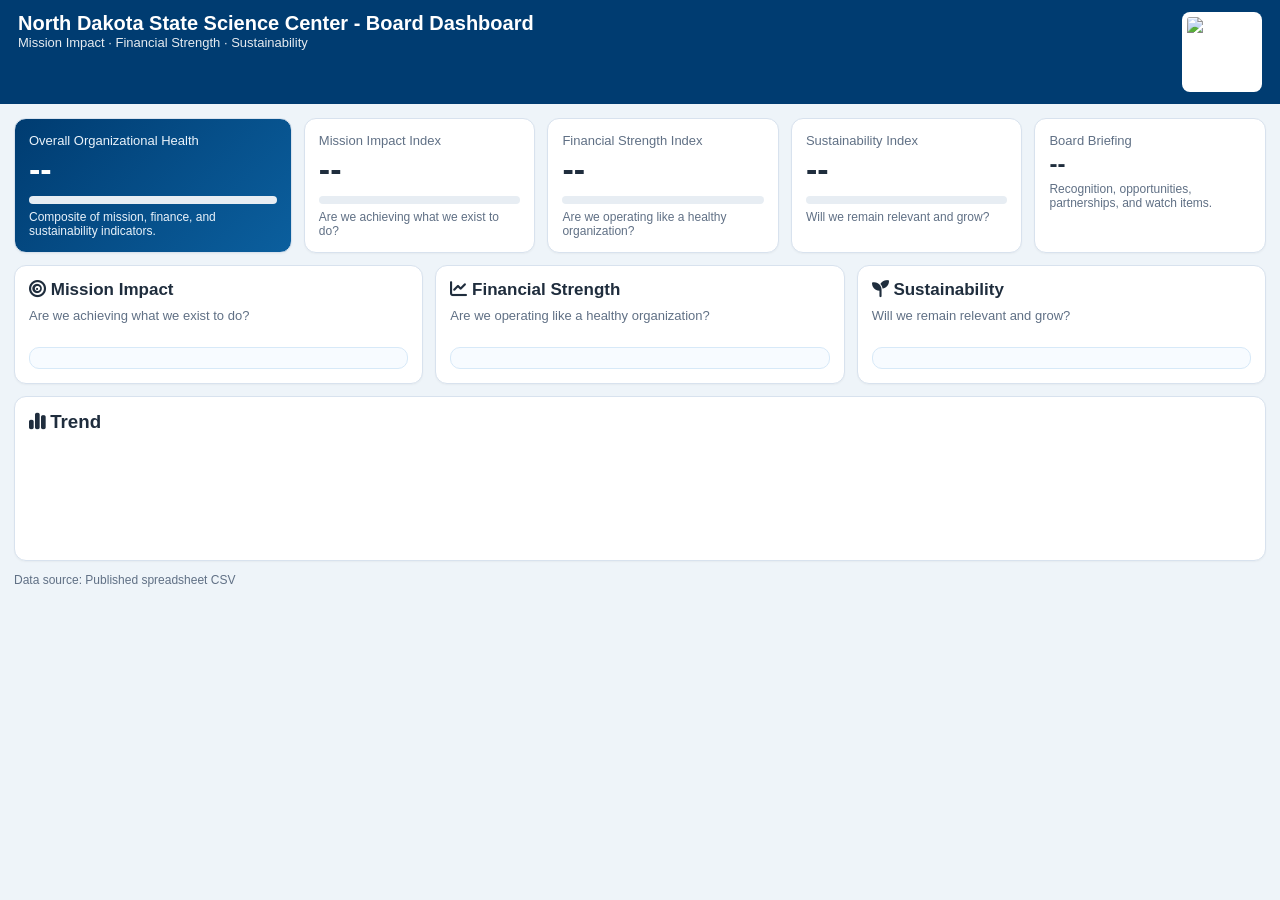
==== connect4.html @ cf16b946 "Create connect4.html" ====
<!doctype html>
<html lang="en">
<head>
    <meta charset="utf-8">
    <title>North Dakota State Science Center - Board Dashboard</title>
    <meta name="viewport" content="width=device-width, initial-scale=1">

    <link rel="stylesheet" href="https://cdnjs.cloudflare.com/ajax/libs/font-awesome/6.5.0/css/all.min.css">
    <script src="https://cdn.jsdelivr.net/npm/chart.js"></script>
    <script src="https://cdn.jsdelivr.net/npm/papaparse@5.4.1/papaparse.min.js"></script>

    <style>
        :root {
            --blue: #003c71;
            --blue2: #0b5f9e;
            --light: #eef4f9;
            --card: #fff;
            --line: #d8e2ee;
            --text: #1f2d3d;
            --muted: #607085;
            --green: #2f7d32;
        }

        * {
            box-sizing: border-box
        }

        body {
            margin: 0;
            font-family: Arial, Helvetica, sans-serif;
            background: var(--light);
            color: var(--text);
        }

        .header {
            background: var(--blue);
            color: #fff;
            padding: 12px 18px;
            display: flex;
            justify-content: space-between;
            gap: 12px;
        }

            .header h1 {
                margin: 0;
                font-size: 20px;
            }

        .subtitle {
            font-size: 13px;
            opacity: .9;
        }

        .page {
            max-width: 1500px;
            margin: 0 auto;
            padding: 14px;
        }

        .card,
        .score-card,
        .section-card,
        .lever-card {
            background: var(--card);
            border: 1px solid var(--line);
            border-radius: 12px;
            padding: 14px;
            box-shadow: 0 1px 2px rgba(0,0,0,.04);
        }

        .story-card {
            border-left: 6px solid var(--blue);
            margin-bottom: 12px;
        }

            .story-card h2 {
                margin: 0 0 6px;
                font-size: 18px;
            }

            .story-card p {
                margin: 0;
                color: var(--muted);
                line-height: 1.4;
            }

        .score-row {
            display: grid;
            grid-template-columns: 1.2fr repeat(4,1fr);
            gap: 12px;
            margin-bottom: 12px;
        }

        .overall {
            background: linear-gradient(135deg,var(--blue),var(--blue2));
            color: #fff;
        }

        .score-label {
            font-size: 13px;
            color: var(--muted);
            margin-bottom: 4px;
        }

        .overall .score-label,
        .overall .score-note {
            color: #eaf3fb;
        }

        .score-value {
            font-size: 34px;
            font-weight: 800;
            line-height: 1;
        }

        .score-note {
            margin-top: 6px;
            font-size: 12px;
            color: var(--muted);
        }

        .meter {
            height: 8px;
            background: #e7edf3;
            border-radius: 999px;
            overflow: hidden;
            margin-top: 10px;
        }

        .meter-fill {
            height: 100%;
            width: 0%;
            background: var(--green);
        }

        .dashboard-grid {
            display: grid;
            grid-template-columns: repeat(3,1fr);
            gap: 12px;
        }

        .section-card h3 {
            margin: 0 0 8px;
            font-size: 17px;
        }

        .section-question {
            margin: 0 0 12px;
            font-size: 13px;
            color: var(--muted);
        }

        .kpi-list {
            display: grid;
            gap: 8px;
        }

        .kpi-row {
            display: grid;
            grid-template-columns: 46px 1fr auto;
            gap: 10px;
            align-items: center;
            border-top: 1px solid #eef2f6;
            padding-top: 8px;
        }

            .kpi-row:first-child {
                border-top: 0;
                padding-top: 0;
            }

        .kpi-icon {
            width: 38px;
            height: 38px;
            display: flex;
            align-items: center;
            justify-content: center;
            border-radius: 10px;
            background: #eef4f9;
            color: var(--blue);
            font-size: 17px;
        }

        .kpi-title {
            font-weight: 700;
            font-size: 14px;
        }

        .kpi-sub {
            color: var(--muted);
            font-size: 12px;
            margin-top: 2px;
        }

        .kpi-value {
            font-size: 20px;
            font-weight: 800;
            text-align: right;
            white-space: nowrap;
        }

        .callout {
            margin-top: 12px;
            background: #f7fbff;
            border: 1px solid #d7e9f8;
            border-radius: 10px;
            padding: 10px;
            font-size: 13px;
            line-height: 1.35;
        }

        .trend-card {
            margin-top: 12px;
        }

        .footer-note {
            margin-top: 12px;
            font-size: 12px;
            color: var(--muted);
        }

        .kpi-row-expanded {
            grid-template-columns: 46px 1fr auto;
            align-items: start;
        }

        .kpi-body {
            min-width: 0;
        }

        .kpi-compare {
            display: grid;
            grid-template-columns: repeat(3,1fr);
            gap: 6px;
            margin-top: 8px;
        }

            .kpi-compare > div {
                background: #f7fbff;
                border: 1px solid #d7e9f8;
                border-radius: 8px;
                padding: 6px 8px;
            }

        .compare-label {
            font-size: 11px;
            color: var(--muted);
            margin-bottom: 2px;
        }

        .compare-value {
            font-size: 13px;
            font-weight: 800;
        }

        .score-card {
            cursor: pointer;
        }

            .score-card:hover {
                border-color: #9fc7e8;
                box-shadow: 0 2px 6px rgba(0,60,113,.14);
            }

        .detail-card {
            margin-bottom: 12px;
        }

        .detail-head {
            display: flex;
            justify-content: space-between;
            align-items: flex-start;
            gap: 12px;
            margin-bottom: 10px;
        }

            .detail-head h3 {
                margin: 0 0 4px;
                font-size: 17px;
            }

        .detail-sub {
            font-size: 13px;
            color: var(--muted);
        }

        .detail-close {
            border: 1px solid var(--line);
            background: #fff;
            border-radius: 8px;
            font-size: 20px;
            line-height: 1;
            padding: 4px 10px;
            cursor: pointer;
        }

        .detail-chart-grid {
            display: grid;
            grid-template-columns: repeat(3,1fr);
            gap: 12px;
        }

        .detail-mini-chart {
            border: 1px solid var(--line);
            border-radius: 10px;
            padding: 10px;
            background: #f8fbfe;
        }

        .detail-mini-chart-title {
            font-weight: 800;
            font-size: 13px;
            margin-bottom: 6px;
        }


        .score-card.active-index {
            border-color: var(--blue);
            box-shadow: 0 0 0 3px rgba(0,60,113,.16);
        }

            .score-card.active-index .score-label {
                color: var(--blue);
            }

        .briefing-card {
            margin-bottom: 12px;
        }

        .briefing-head {
            display: flex;
            justify-content: space-between;
            align-items: flex-start;
            gap: 12px;
            margin-bottom: 10px;
        }

            .briefing-head h3 {
                margin: 0 0 4px;
                font-size: 17px;
            }

        .briefing-sub {
            font-size: 13px;
            color: var(--muted);
        }

        .briefing-grid {
            display: grid;
            grid-template-columns: repeat(3,1fr);
            gap: 10px;
        }

        .briefing-item {
            border: 1px solid var(--line);
            background: #f8fbfe;
            border-radius: 10px;
            padding: 10px;
        }

        .briefing-meta {
            display: flex;
            justify-content: space-between;
            gap: 8px;
            font-size: 11px;
            color: var(--muted);
            margin-bottom: 6px;
        }

        .briefing-category {
            font-weight: 800;
            color: var(--blue);
        }

        .briefing-title {
            font-weight: 800;
            font-size: 14px;
            margin-bottom: 4px;
        }

        .briefing-details {
            font-size: 13px;
            color: var(--muted);
            line-height: 1.35;
        }

        .briefing-archive-toggle {
            margin-top: 10px;
        }

            .briefing-archive-toggle button {
                border: 1px solid var(--line);
                background: #fff;
                border-radius: 8px;
                padding: 6px 10px;
                cursor: pointer;
            }

        .briefing-archive {
            margin-top: 10px;
            border-top: 1px solid var(--line);
            padding-top: 10px;
        }

        .archive-row {
            display: grid;
            grid-template-columns: 90px 130px 1fr;
            gap: 10px;
            border-top: 1px solid #eef2f6;
            padding: 8px 0;
            font-size: 13px;
        }

            .archive-row:first-child {
                border-top: 0;
            }

        .dashboard-qr {
            display: flex;
            align-items: center;
            gap: 10px;
            font-size: 12px;
            color: #fff;
            font-weight: 700;
        }

            .dashboard-qr img {
                width: 80px;
                height: 80px;
                border: 1px solid rgba(255,255,255,.45);
                border-radius: 8px;
                padding: 4px;
                background: #fff;
            }

        @media(max-width:900px) {
            .briefing-grid {
                grid-template-columns: 1fr;
            }

            .archive-row {
                grid-template-columns: 1fr;
            }
        }

        @media(max-width:900px) {
            .detail-chart-grid {
                grid-template-columns: 1fr;
            }
        }

        @media(max-width:650px) {
            .kpi-row-expanded {
                grid-template-columns: 38px 1fr;
            }

                .kpi-row-expanded .kpi-value {
                    grid-column: 2;
                    text-align: left;
                }

            .kpi-compare {
                grid-template-columns: 1fr;
            }
        }

        @media(max-width:1100px) {
            .score-row {
                grid-template-columns: repeat(2,1fr)
            }

            .dashboard-grid {
                grid-template-columns: 1fr
            }
        }

        @media(max-width:650px) {
            .score-row {
                grid-template-columns: 1fr
            }

            .header {
                flex-direction: column
            }
        }

        @media (max-width: 768px) {

            .brief-panel.active {
                position: fixed;
                top: 10px;
                left: 10px;
                right: 10px;
                bottom: 10px;
                z-index: 9999;
                overflow-y: auto;
                background: #fff;
                border-radius: 12px;
                box-shadow: 0 10px 30px rgba(0,0,0,.25);
            }
        }
    </style>
</head>

<body>

    <div class="header">
        <div>
            <h1>North Dakota State Science Center - Board Dashboard</h1>
            <div class="subtitle">Mission Impact · Financial Strength · Sustainability</div>
        </div>
        <div class="subtitle" style="display:none;" id="lastUpdated">Loading...</div>
        
        
        <div class="dashboard-qr">
            <img src="https://api.qrserver.com/v1/create-qr-code/?size=110x110&data=https://fpsconnect.fargo.k12.nd.us/gateway-board-dashboard/gateway_board_dashboardv4.html"
                    alt="QR code">
                
        </div>
        
        
        
    </div>

    <div class="page">

        <div style="display:none;" class="card story-card">
            <h2>Board-Level Story</h2>
            <p id="boardStory">Loading dashboard story...</p>
        </div>

        <div class="score-row">
            <div class="score-card overall" id="scoreCardSystem" onclick="showIndexDetail('system')">
                <div class="score-label">Overall Organizational Health</div>
                <div class="score-value" id="overallScore">--</div>
                <div class="meter"><div class="meter-fill" id="overallMeter"></div></div>
                <div class="score-note">Composite of mission, finance, and sustainability indicators.</div>
            </div>


            <div class="score-card" id="scoreCardMission" onclick="showIndexDetail('mission')">
                <div class="score-label">Mission Impact Index</div>
                <div class="score-value" id="missionIndex">--</div>
                <div class="meter"><div class="meter-fill" id="missionMeter"></div></div>
                <div class="score-note">Are we achieving what we exist to do?</div>
            </div>

            <div class="score-card" id="scoreCardFinancial" onclick="showIndexDetail('financial')">
                <div class="score-label">Financial Strength Index</div>
                <div class="score-value" id="financialIndex">--</div>
                <div class="meter"><div class="meter-fill" id="financialMeter"></div></div>
                <div class="score-note">Are we operating like a healthy organization?</div>
            </div>

            <div class="score-card" id="scoreCardSustainability" onclick="showIndexDetail('sustainability')">
                <div class="score-label">Sustainability Index</div>
                <div class="score-value" id="sustainabilityIndex">--</div>
                <div class="meter"><div class="meter-fill" id="sustainabilityMeter"></div></div>
                <div class="score-note">Will we remain relevant and grow?</div>
            </div>

            <div class="score-card" id="scoreCardBriefing" onclick="toggleBoardBriefing()">
                <div class="score-label">Board Briefing</div>
                <div class="score-value" style="font-size:24px;" id="briefingCount">--</div>
                <div class="score-note">Recognition, opportunities, partnerships, and watch items.</div>
            </div>
        </div>
        <div class="card detail-card" id="indexDetailCard" style="display:none;">
            <div class="detail-head">
                <div>
                    <h3 id="detailTitle">Detail</h3>
                    <div class="detail-sub" id="detailSub">Trend lines for supporting metrics.</div>
                </div>

                <button type="button" class="detail-close" onclick="hideIndexDetail()">×</button>
            </div>

            <div class="detail-chart-grid" id="detailChartGrid"></div>
        </div>
        <div class="card briefing-card" id="boardBriefingCard" style="display:none;">
            <div class="briefing-head">
                <div>
                    <h3><i class="fa-solid fa-clipboard-list"></i> Board Briefing</h3>
                    <div class="briefing-sub">Recent qualitative updates and strategic signals.</div>
                </div>

                <button type="button" class="detail-close" onclick="hideBoardBriefing()">×</button>
            </div>

            <div class="briefing-grid" id="briefingGrid"></div>

            <div class="briefing-archive-toggle">
                <button type="button" onclick="toggleBriefingArchive()">View Archive</button>
            </div>

            <div class="briefing-archive" id="briefingArchive" style="display:none;"></div>
        </div>

        <div class="dashboard-grid">
            <div class="section-card">
                <h3><i class="fa-solid fa-bullseye"></i> Mission Impact</h3>
                <p class="section-question">Are we achieving what we exist to do?</p>
                <div class="kpi-list" id="missionKpis"></div>
                <div class="callout" id="missionCallout"></div>
            </div>

            <div class="section-card">
                <h3><i class="fa-solid fa-chart-line"></i> Financial Strength</h3>
                <p class="section-question">Are we operating like a healthy organization?</p>
                <div class="kpi-list" id="financialKpis"></div>
                <div class="callout" id="financialCallout"></div>
            </div>

            <div class="section-card">
                <h3><i class="fa-solid fa-seedling"></i> Sustainability</h3>
                <p class="section-question">Will we remain relevant and grow?</p>
                <div class="kpi-list" id="sustainabilityKpis"></div>
                <div class="callout" id="sustainabilityCallout"></div>
            </div>
        </div>

        <div class="card trend-card">
            <h3 style="margin-top:0;"><i class="fa-solid fa-chart-simple"></i> Trend</h3>
            <canvas id="trendChart" height="90"></canvas>
        </div>

        <div class="footer-note">
            Data source: Published spreadsheet CSV
        </div>

    </div>

    <script>
       

        const DATA_CSV_URL = 'https://docs.google.com/spreadsheets/d/e/2PACX-1vTZ09ifnXQdtwhv4f08yq-h4HBQmVKU4LAMw1EHUvcFcDQneuqNhanhDEPRuBxHjMyMdaRI6sMO0c_-/pub?gid=699231373&single=true&output=csv';

        const NARRATIVE_CSV_URL = 'https://docs.google.com/spreadsheets/d/e/2PACX-1vTZ09ifnXQdtwhv4f08yq-h4HBQmVKU4LAMw1EHUvcFcDQneuqNhanhDEPRuBxHjMyMdaRI6sMO0c_-/pub?gid=552903790&single=true&output=csv';

        const BOARD_BRIEFING_CSV_URL = 'https://docs.google.com/spreadsheets/d/e/2PACX-1vTZ09ifnXQdtwhv4f08yq-h4HBQmVKU4LAMw1EHUvcFcDQneuqNhanhDEPRuBxHjMyMdaRI6sMO0c_-/pub?gid=1752322111&single=true&output=csv';

        let dashboardRows = [];
        let dashboardGrouped = {};
        let detailCharts = [];

        let briefingRows = [];

            function csvFetch(url){
      return new Promise((resolve, reject) => {
                Papa.parse(url, {
                    download: true,
                    header: true,
                    skipEmptyLines: true,
                    complete: results => resolve(results.data),
                    error: err => reject(err)
                });
      });
}

            function escapeHtml(value){
      return String(value ?? '')
            .replaceAll('&','&amp;')
            .replaceAll('<','&lt;')
        .replaceAll('>','&gt;')
            .replaceAll('"','&quot;')
            .replaceAll("'",'&#039;');
}

            function setText(id, value){
                document.getElementById(id).textContent = value ?? '';
}

            function setMeter(id, value){
      const safe = Math.max(0, Math.min(100, Number(value || 0)));
            document.getElementById(id).style.width = safe + '%';
}

            function num(value){
      return Number(String(value ?? '').replace('%','').replaceAll(',',''));
}

        function displayValue(row) {

            if (!row) return '--';

            const value = row.value;

            if (value === null || value === undefined || value === '') {
                return '--';
            }

            switch (String(row.unit || '').toLowerCase()) {

                case 'percent':
                    return value + '%';

                case 'score':
                    return value + '/100';

                case 'number':
                    return Number(value).toLocaleString();

                case 'currency':
                    return '$' + Number(value).toLocaleString();

                default:
                    return value;
            }
        }

        function displayGoal(row) {

            if (!row) return '--';

            const goal = row.goal;

            if (goal === null || goal === undefined || goal === '') {
                return '--';
            }

            switch (String(row.unit || '').toLowerCase()) {

                case 'percent':
                    return goal + '%';

                case 'score':
                    return goal + '/100';

                case 'number':
                    return Number(goal).toLocaleString();

                case 'currency':
                    return '$' + Number(goal).toLocaleString();

                default:
                    return goal;
            }
        }

            function getNarrative(rows, key){
      const row = rows.find(r => String(r.key || '').trim() === key);
            return row ? row.value : '';
}

            function latestByMetric(rows){
      const grouped = { };

      rows.forEach(r => {
        const key = String(r.metric_key || '').trim();
            if (!key) return;

            if (!grouped[key]) grouped[key] = [];
            grouped[key].push(r);
      });

      Object.keys(grouped).forEach(key => {
                grouped[key].sort((a, b) =>
                    String(a.snapshot_date).localeCompare(String(b.snapshot_date))
                );
      });

            return grouped;
}

            function getCurrentMetric(grouped, key){
      const list = grouped[key] || [];
            return list[list.length - 1] || { };
}

            function getPreviousMetric(grouped, key){
      const list = grouped[key] || [];
            return list[list.length - 2] || { };
}

        function calcChange(current, previous, unit) {
            const c = num(current);
            const p = num(previous);

            if (isNaN(c) || isNaN(p)) return '--';

            const diff = c - p;
            const sign = diff > 0 ? '+' : '';

            if (unit === 'percent') return `${sign}${diff.toFixed(0)} pts`;

            return `${sign}${diff.toLocaleString()}`;
        }

            function calcGap(current, goal, format){
      const c = num(current);
            const g = num(goal);

            if (isNaN(c) || isNaN(g)) return '--';

            const diff = c - g;
      const sign = diff > 0 ? '+' : '';

            if (format === 'percent') return `${sign}${diff.toFixed(1)} pts`;
            if (format === 'score') return `${sign}${diff.toFixed(1)}`;

            return `${sign}${diff.toLocaleString()}`;
}

            function renderTopScores(grouped){
      const overall = getCurrentMetric(grouped, 'overall_health_score');
            const mission = getCurrentMetric(grouped, 'mission_index');
            const financial = getCurrentMetric(grouped, 'financial_index');
            const sustainability = getCurrentMetric(grouped, 'sustainability_index');

                setText('overallScore', displayValue(overall));
                setText('missionIndex', displayValue(mission));
                setText('financialIndex', displayValue(financial));
                setText('sustainabilityIndex', displayValue(sustainability));

            setMeter('overallMeter', overall.value);
            setMeter('missionMeter', mission.value);
            setMeter('financialMeter', financial.value);
            setMeter('sustainabilityMeter', sustainability.value);

           
}

        function getKpiRows(rows, section) {
            const latestRowsByMetric = {};

            rows.forEach(r => {
                const key = String(r.metric_key || '').trim();
                if (!key) return;

                if (String(r.section || '').toLowerCase() !== section) return;
                if (String(r.show_on_dashboard || '').toUpperCase() !== 'Y') return;
                if (String(r.metric_key || '').includes('_index')) return;
                if (r.metric_key === 'overall_health_score') return;

                const existing = latestRowsByMetric[key];

                if (
                    !existing ||
                    String(r.snapshot_date).localeCompare(String(existing.snapshot_date)) > 0
                ) {
                    latestRowsByMetric[key] = r;
                }
            });

            return Object.values(latestRowsByMetric)
                .sort((a, b) => Number(a.sort_order || 99) - Number(b.sort_order || 99));
        }

            function renderKpis(containerId, rows, grouped){
                document.getElementById(containerId).innerHTML = rows.map(k => {
                    const key = k.metric_key;
                    const current = getCurrentMetric(grouped, key);
                    const previous = getPreviousMetric(grouped, key);

                    const currentDisplay = displayValue(current);
                    const previousDisplay = displayValue(previous);
                    const goalDisplay = displayGoal(current);

                    return `
          <div class="kpi-row kpi-row-expanded">
            <div class="kpi-icon">
              <i class="fa-solid ${escapeHtml(k.icon || 'fa-circle-info')}"></i>
            </div>

            <div class="kpi-body">
              <div class="kpi-title">${escapeHtml(k.metric_label || '')}</div>
              <div class="kpi-sub">${escapeHtml(k.sub || '')}</div>

              <div class="kpi-compare">
                <div>
                  <div class="compare-label">Previous</div>
                  <div class="compare-value">${escapeHtml(previousDisplay)}</div>
                </div>
                <div>
                  <div class="compare-label">Goal</div>
                  <div class="compare-value">${escapeHtml(goalDisplay)}</div>
                </div>
                <div>
                    <div class="compare-label">Change</div>
                    <div class="compare-value">
                    ${escapeHtml(calcChange(current.value, previous.value, current.unit))}
                    </div>
                </div>
              </div>
            </div>

            <div class="kpi-value">${escapeHtml(currentDisplay)}</div>
          </div>
        `;
                }).join('');
}

            function renderSections(rows, grouped){
                renderKpis('missionKpis', getKpiRows(rows, 'mission'), grouped);
            renderKpis('financialKpis', getKpiRows(rows, 'financial'), grouped);
            renderKpis('sustainabilityKpis', getKpiRows(rows, 'sustainability'), grouped);
}

            function renderNarrative(rows){
                setText('boardStory', getNarrative(rows, 'board_story'));
            setText('missionCallout', getNarrative(rows, 'mission_callout'));
            setText('financialCallout', getNarrative(rows, 'financial_callout'));
            setText('sustainabilityCallout', getNarrative(rows, 'sustainability_callout'));
}

            function renderTrend(rows){
              const scoreKeys = [
                    'overall_health_score',
                    'mission_index',
                    'financial_index',
                    'sustainability_index'
                    ];

                    const dates = [...new Set(
                    rows
                  .filter(r => scoreKeys.includes(r.metric_key))
                  .map(r => r.snapshot_date)
                    .filter(Boolean)
                    )].sort();

                    function series(key){
                return dates.map(d => {
                  const row = rows.find(r => r.snapshot_date === d && r.metric_key === key);
                    return row ? num(row.value) : null;
                });
              }

                    new Chart(document.getElementById('trendChart'), {
                        type:'line',
                    data:{
                        labels:dates,
                    datasets:[
                    {label:'Overall', data:series('overall_health_score'), tension:.25 },
                    {label:'Mission', data:series('mission_index'), tension:.25 },
                    {label:'Financial', data:series('financial_index'), tension:.25 },
                    {label:'Sustainability', data:series('sustainability_index'), tension:.25 }
                    ]
                },
                    options:{
                        responsive:true,
                    plugins:{legend:{position:'bottom' } },
                    scales:{y:{min:0, max:100 } }
                }
              });
            }
        function destroyDetailCharts() {
            detailCharts.forEach(chart => chart.destroy());
            detailCharts = [];
        }

        function getDetailConfig(section) {
            const configs = {
                system: {
                    title: 'Overall Organizational Health Detail',
                    sub: 'Trend lines for the major index scores.',
                    keys: ['overall_health_score', 'mission_index', 'financial_index', 'sustainability_index']
                },
                mission: {
                    title: 'Mission Impact Detail',
                    sub: 'Trend lines for supporting mission metrics.',
                    keys: ['students_impacted', 'population_reached', 'schools_reached']
                },
                financial: {
                    title: 'Financial Strength Detail',
                    sub: 'Trend lines for supporting financial metrics.',
                    keys: ['earned_revenue_ratio', 'program_spending', 'revenue_diversity']
                },
                sustainability: {
                    title: 'Sustainability Detail',
                    sub: 'Trend lines for supporting sustainability metrics.',
                    keys: ['non_local_participation', 'outreach_participation', 'strategic_partnerships']
                }
            };

            return configs[section] || configs.mission;
        }

        function getMetricRows(key) {
            return dashboardRows
                .filter(r => String(r.metric_key || '').trim() === key)
                .sort((a, b) => String(a.snapshot_date).localeCompare(String(b.snapshot_date)));
        }

        function setActiveIndexCard(section) {
            document.querySelectorAll('.score-card').forEach(card => {
                card.classList.remove('active-index');
            });

            const map = {
                system: 'scoreCardSystem',
                mission: 'scoreCardMission',
                financial: 'scoreCardFinancial',
                sustainability: 'scoreCardSustainability'
            };

            const id = map[section];

            if (id && document.getElementById(id)) {
                document.getElementById(id).classList.add('active-index');
            }
        }

        function showIndexDetail(section) {
            const config = getDetailConfig(section);
            hideBoardBriefing();
            setActiveIndexCard(section);
            const card = document.getElementById('indexDetailCard');
            const grid = document.getElementById('detailChartGrid');

            destroyDetailCharts();

            document.getElementById('detailTitle').textContent = config.title;
            document.getElementById('detailSub').textContent = config.sub;

            grid.innerHTML = config.keys.map((key, i) => {
                const rows = getMetricRows(key);
                const latest = rows[rows.length - 1] || {};
                const title = latest.metric_label || key;

                return `
            <div class="detail-mini-chart">
                <div class="detail-mini-chart-title">${escapeHtml(title)}</div>
                <canvas id="detailChart_${i}" height="120"></canvas>
            </div>
        `;
            }).join('');

            card.style.display = 'block';

            config.keys.forEach((key, i) => {
                const rows = getMetricRows(key);
                const latest = rows[rows.length - 1] || {};
                const unit = latest.unit || '';

                const chart = new Chart(document.getElementById(`detailChart_${i}`), {
                    type: 'line',
                    data: {
                        labels: rows.map(r => r.snapshot_date),
                        datasets: [{
                            label: latest.metric_label || key,
                            data: rows.map(r => num(r.value)),
                            tension: .25
                        }]
                    },
                    options: {
                        responsive: true,
                        plugins: {
                            legend: { display: false }
                        },
                        scales: {
                            y: {
                                beginAtZero: false,
                                ticks: {
                                    callback: function (value) {
                                        if (unit === 'percent') return value + '%';
                                        return value.toLocaleString();
                                    }
                                }
                            }
                        }
                    }
                });

                detailCharts.push(chart);
            });

            
        }

        function hideIndexDetail() {
            destroyDetailCharts();
            document.getElementById('indexDetailCard').style.display = 'none';

            document.querySelectorAll('.score-card').forEach(card => {
                card.classList.remove('active-index');
            });
        }

        function briefingIcon(category) {
            const c = String(category || '').toLowerCase();

            if (c.includes('recognition')) return '⭐';
            if (c.includes('opportunity')) return '🤝';
            if (c.includes('partnership')) return '🏫';
            if (c.includes('risk')) return '⚠️';
            if (c.includes('watch')) return '👀';

            return '•';
        }

        function getVisibleBriefings() {
            return briefingRows
                .filter(r => String(r.show_on_dashboard || '').toUpperCase() === 'Y')
                .sort((a, b) => String(b.event_date).localeCompare(String(a.event_date)));
        }

        function renderBriefingSummary() {
            const rows = getVisibleBriefings();
            setText('briefingCount', rows.length + ' Items');
        }

        function renderBoardBriefing() {
            const rows = getVisibleBriefings().slice(0, 3);

            document.getElementById('briefingGrid').innerHTML = rows.map(r => `
        <div class="briefing-item">
            <div class="briefing-meta">
                <span class="briefing-category">${briefingIcon(r.category)} ${escapeHtml(r.category || '')}</span>
                <span>${escapeHtml(r.event_date || '')}</span>
            </div>
            <div class="briefing-title">${escapeHtml(r.title || '')}</div>
            <div class="briefing-details">${escapeHtml(r.details || '')}</div>
        </div>
    `).join('');
        }

        function renderBriefingArchive() {
            const rows = briefingRows
                .filter(r => r.event_date)
                .sort((a, b) => String(b.event_date).localeCompare(String(a.event_date)));

            document.getElementById('briefingArchive').innerHTML = rows.map(r => `
        <div class="archive-row">
            <div>${escapeHtml(r.event_date || '')}</div>
            <div>${briefingIcon(r.category)} ${escapeHtml(r.category || '')}</div>
            <div>
                <strong>${escapeHtml(r.title || '')}</strong><br>
                <span style="color:var(--muted);">${escapeHtml(r.details || '')}</span>
            </div>
        </div>
    `).join('');
        }

        function toggleBoardBriefing() {
            const card = document.getElementById('boardBriefingCard');
            hideIndexDetail();
            hideBoardBriefing();

            document.querySelectorAll('.score-card').forEach(c => c.classList.remove('active-index'));
            document.getElementById('scoreCardBriefing').classList.add('active-index');

            if (card.style.display === 'none') {
                renderBoardBriefing();
                renderBriefingArchive();
                card.style.display = 'block';
            } else {
                hideBoardBriefing();
            }
        }

        function hideBoardBriefing() {
            document.getElementById('boardBriefingCard').style.display = 'none';
            document.getElementById('briefingArchive').style.display = 'none';
            document.querySelectorAll('.score-card').forEach(c => c.classList.remove('active-index'));
        }

        function toggleBriefingArchive() {
            const archive = document.getElementById('briefingArchive');
            archive.style.display = archive.style.display === 'none' ? 'block' : 'none';
        }


        Promise.all([
            csvFetch(DATA_CSV_URL),
            csvFetch(NARRATIVE_CSV_URL),
            csvFetch(BOARD_BRIEFING_CSV_URL)
        ])
            .then(([dataRows, narrativeRows, boardBriefingRows]) => {
                const grouped = latestByMetric(dataRows);

                dashboardRows = dataRows;
                dashboardGrouped = grouped;
                briefingRows = boardBriefingRows;

                setText('lastUpdated', 'Updated: ' + new Date().toLocaleDateString());

                renderTopScores(grouped);
                renderSections(dataRows, grouped);
                renderNarrative(narrativeRows);
                renderTrend(dataRows);
                renderBriefingSummary();

            })
            .catch(err => {
                console.error(err);
                setText('lastUpdated', 'Data failed to load');
            });
    </script>

</body>
</html>
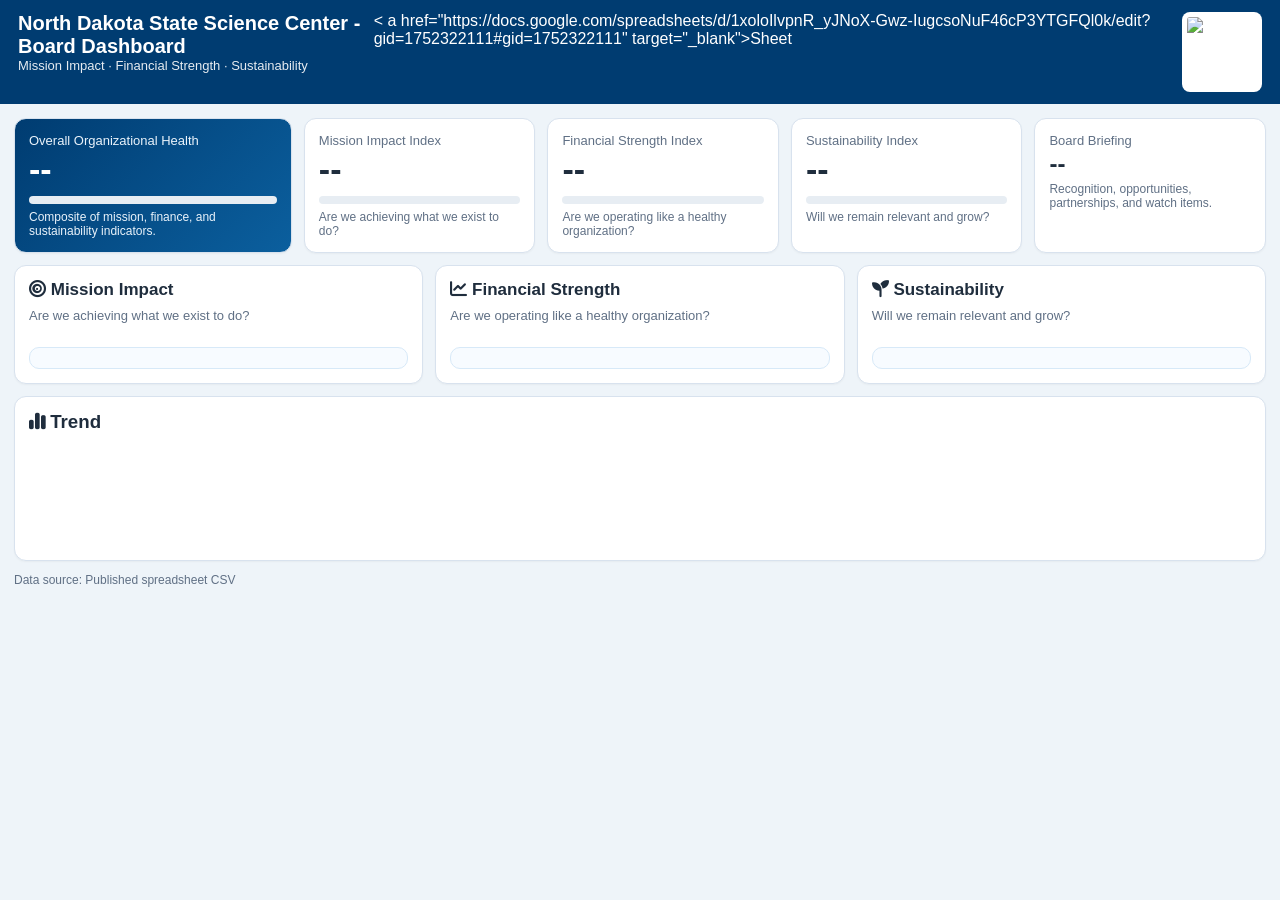
==== commit 2f5b0566: "Update connect4.html" ====
--- a/connect4.html
+++ b/connect4.html
@@ -510,10 +510,11 @@
             <div class="subtitle">Mission Impact · Financial Strength · Sustainability</div>
         </div>
         <div class="subtitle" style="display:none;" id="lastUpdated">Loading...</div>
-        
+
+        <div>< a href="https://docs.google.com/spreadsheets/d/1xoloIlvpnR_yJNoX-Gwz-IugcsoNuF46cP3YTGFQl0k/edit?gid=1752322111#gid=1752322111" target="_blank">Sheet</a></div>
         
         <div class="dashboard-qr">
-            <img src="https://api.qrserver.com/v1/create-qr-code/?size=110x110&data=https://fpsconnect.fargo.k12.nd.us/gateway-board-dashboard/gateway_board_dashboardv4.html"
+            <img src="https://api.qrserver.com/v1/create-qr-code/?size=110x110&data=https://durows.github.io/ndgs/connect4.html"
                     alt="QR code">
                 
         </div>
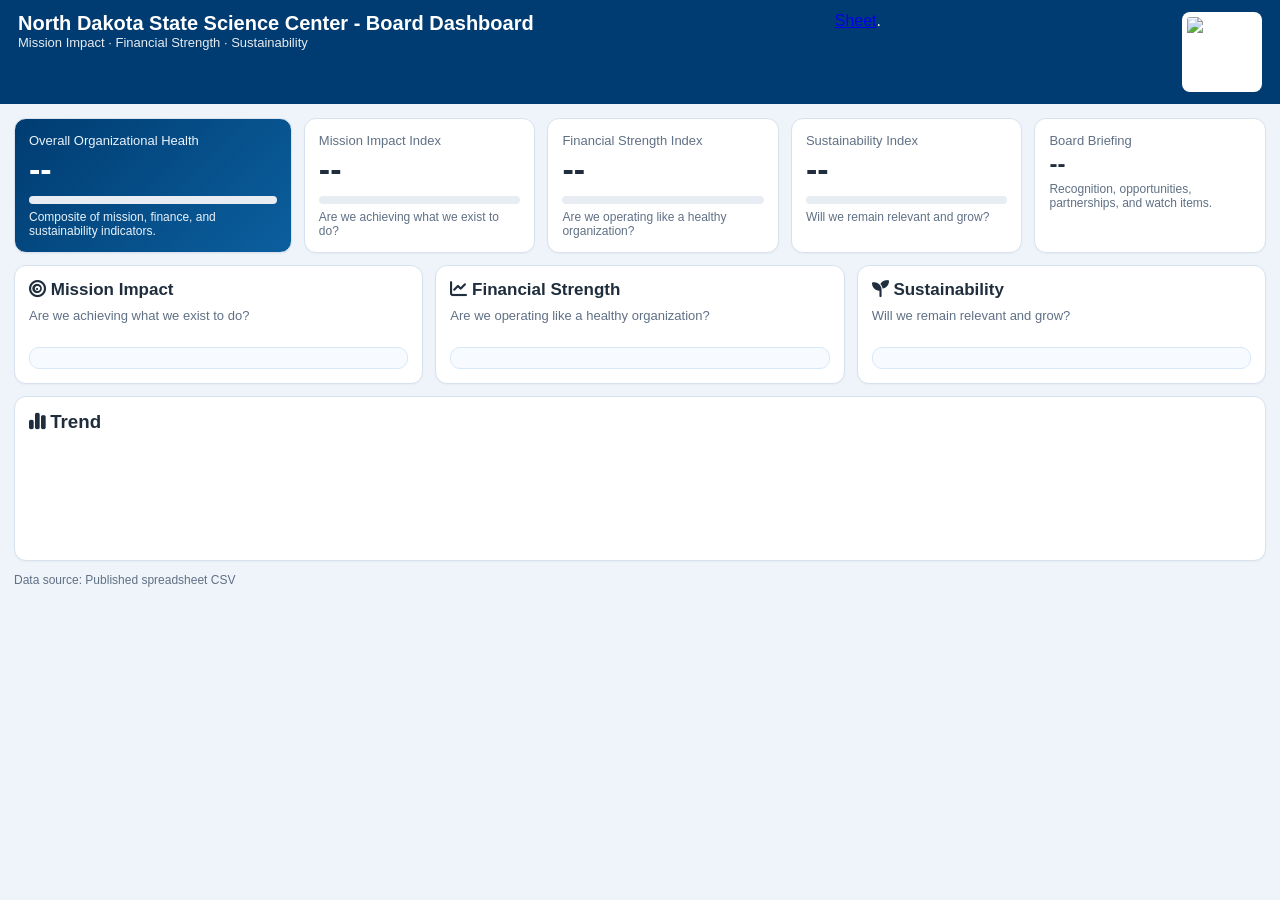
==== commit 65d76c22: "Update connect4.html" ====
--- a/connect4.html
+++ b/connect4.html
@@ -511,7 +511,7 @@
         </div>
         <div class="subtitle" style="display:none;" id="lastUpdated">Loading...</div>
 
-        <div>< a href="https://docs.google.com/spreadsheets/d/1xoloIlvpnR_yJNoX-Gwz-IugcsoNuF46cP3YTGFQl0k/edit?gid=1752322111#gid=1752322111" target="_blank">Sheet</a></div>
+        <div><a href="https://docs.google.com/spreadsheets/d/1xoloIlvpnR_yJNoX-Gwz-IugcsoNuF46cP3YTGFQl0k/edit?gid=1752322111#gid=1752322111" target="_blank">Sheet</a>.</div>
         
         <div class="dashboard-qr">
             <img src="https://api.qrserver.com/v1/create-qr-code/?size=110x110&data=https://durows.github.io/ndgs/connect4.html"
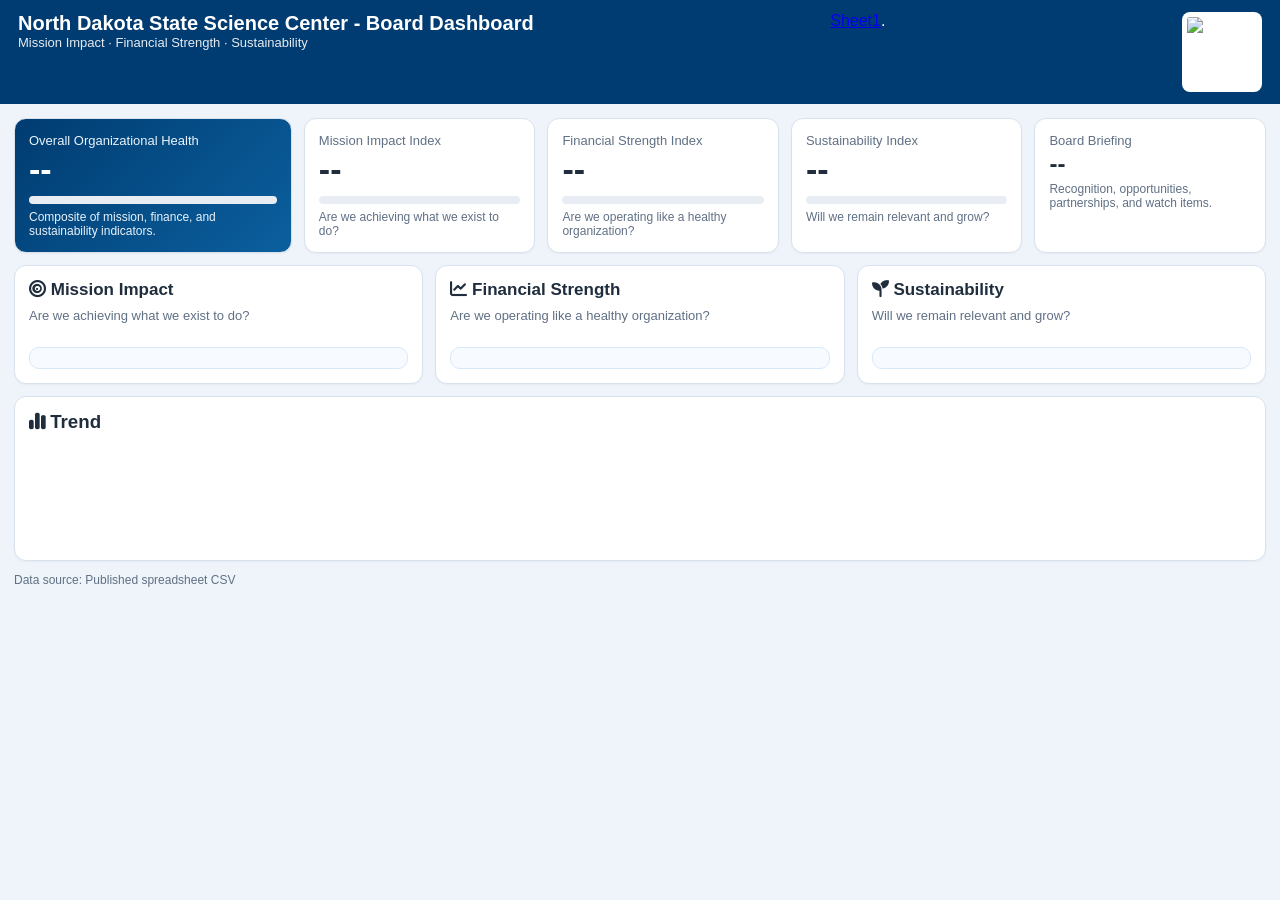
==== commit 33542321: "Update connect4.html" ====
--- a/connect4.html
+++ b/connect4.html
@@ -511,7 +511,7 @@
         </div>
         <div class="subtitle" style="display:none;" id="lastUpdated">Loading...</div>
 
-        <div><a href="https://docs.google.com/spreadsheets/d/1xoloIlvpnR_yJNoX-Gwz-IugcsoNuF46cP3YTGFQl0k/edit?gid=1752322111#gid=1752322111" target="_blank">Sheet</a>.</div>
+        <div><a href="https://docs.google.com/spreadsheets/d/1xoloIlvpnR_yJNoX-Gwz-IugcsoNuF46cP3YTGFQl0k/edit?gid=1752322111#gid=1752322111" target="_blank">Sheet1</a>.</div>
         
         <div class="dashboard-qr">
             <img src="https://api.qrserver.com/v1/create-qr-code/?size=110x110&data=https://durows.github.io/ndgs/connect4.html"
